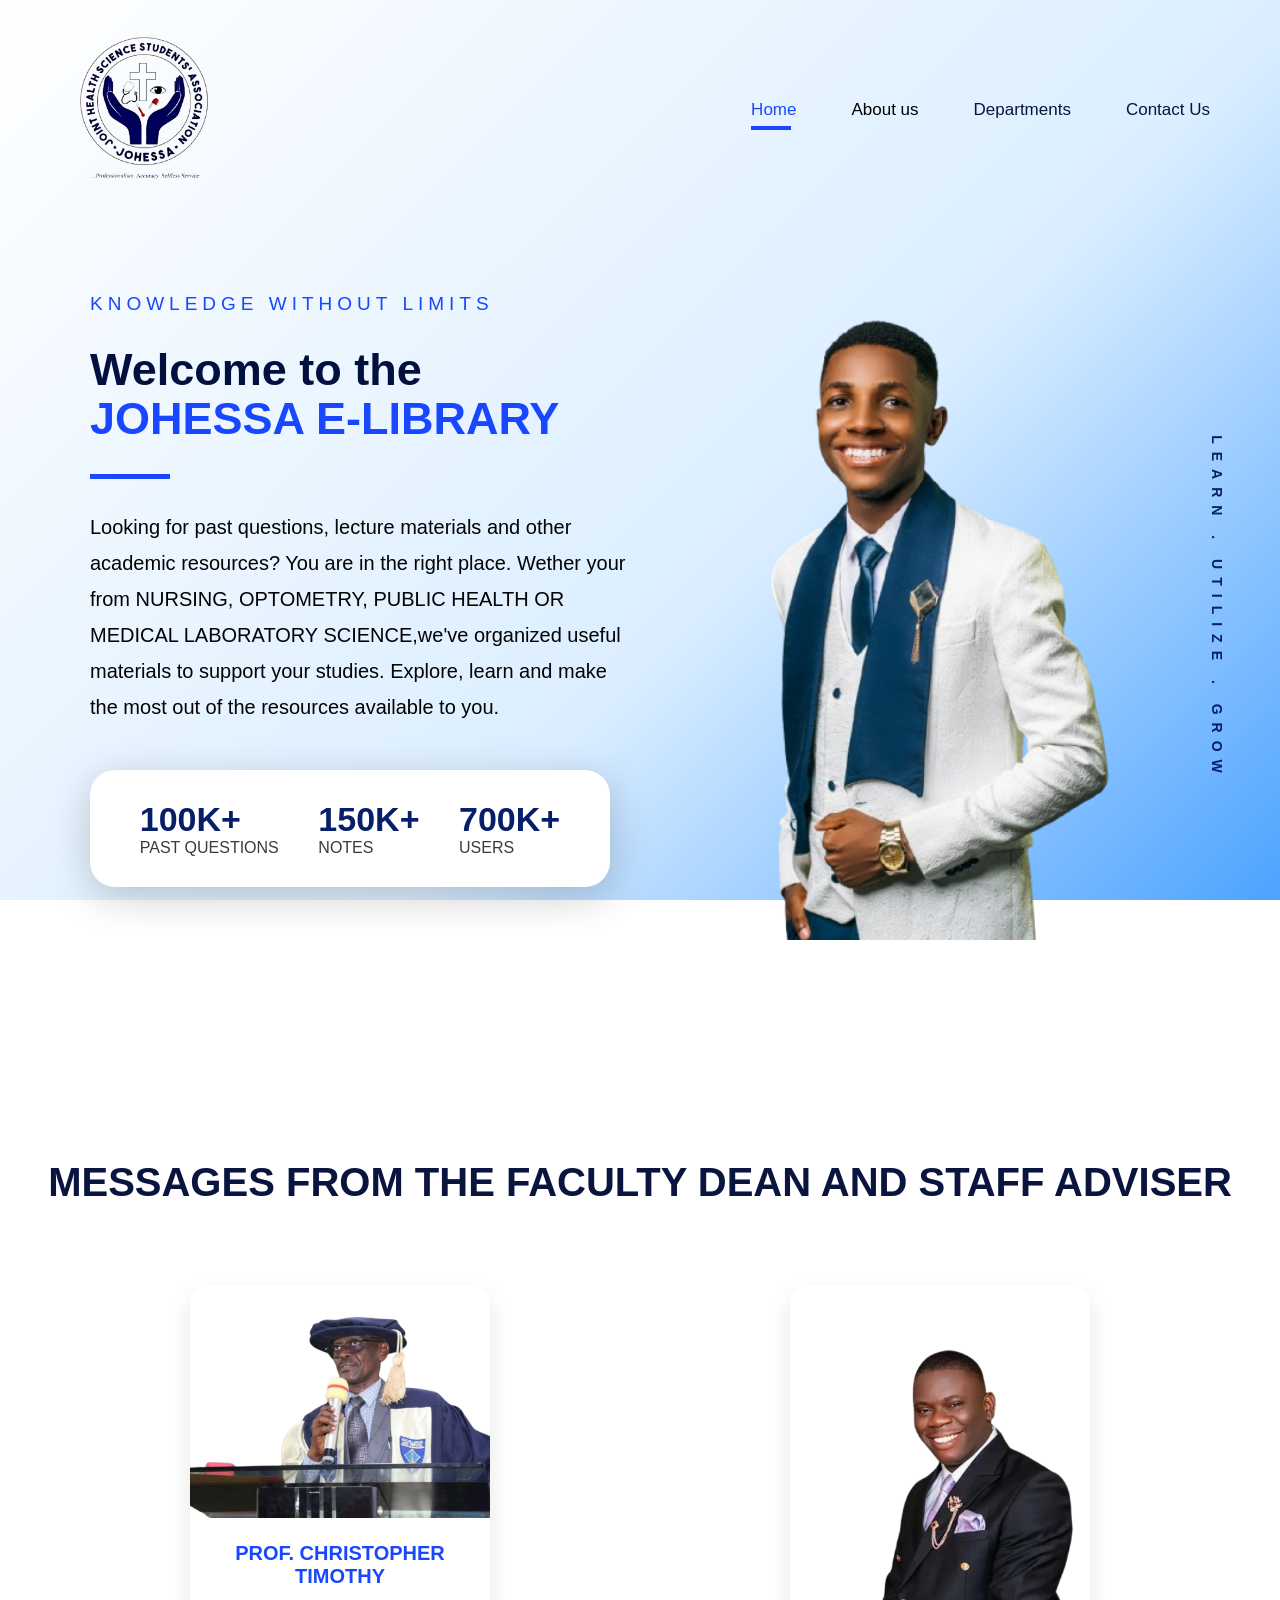
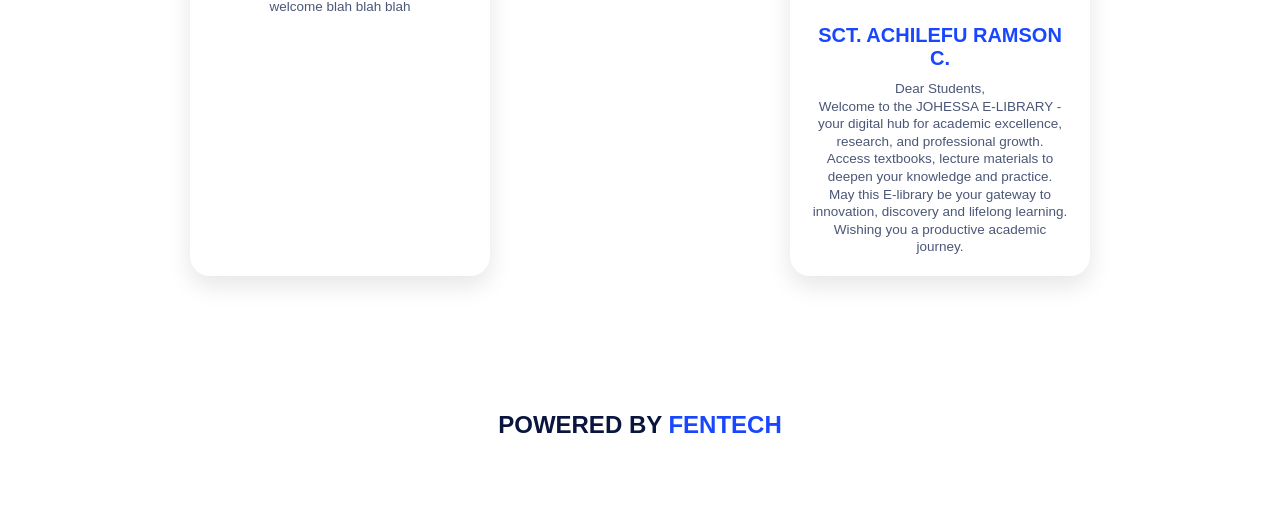
==== index.html @ c320e723 "first commit" ====
<!DOCTYPE html>
<html lang="en">

<head>
    <meta charset="UTF-8">
    <meta name="viewport" content="width=device-width, initial-scale=1.0">
    <title>JOHESSA E-Library</title>
    <link href="https://fonts.googleapis.com/css2?family=poppins:wght@300;400;500;600;700;800&display=swap"
        rel="stylesheet">
    <link rel="stylesheet" href="https://cdnjs.cloudflare.com/ajax/libs/font-awesome/6.6.0/css/all.min.css"
        crossorigin="anonymous" referrerpolicy="no-referrer">
    <link rel="stylesheet" href="JOHESSA.css">
</head>

<body>

    <div class="hero">



        <nav class="navbar">
            <div class="logo">
                <img src="images/johessa-removebg-preview.png" alt="">
            </div>
            <div class="menu-toggle" id="menu-toggle">
                <i class="fas fa-bars"></i>
            </div>

            <div>
                <ul class="nav-links">
                    <li class="active">Home</li>
                    <li><a href="ABOUT US.html">About us</a></li>
                    <li class="dropdown">
                        <a href="#">Departments</a>

                        <ul class="dropdown-menu">
                            <li class="course-item">
                                <a href="#">OPTOMETRY ▶</a>

                                <ul class="level-menu">
                                    <li><a href="general 100lvl.html">100 LVL</a></li>
                                    <li><a href="opt 200 lvl.html">200 LVL</a></li>
                                    <li><a href="opt 300 lvl.html">300 LVL</a></li>
                                    <li><a href="opt 400 lvl.html">400 LVL</a></li>
                                    <li><a href="opt 500 lvl.html">500 LVL</a></li>
                                    <li><a href="opt 600 lvl.html">600 LVL</a></li>
                                </ul>
                            </li>

                            <li class="course-item">
                                <a href="#">NURSING ▶</a>

                                <ul class="level-menu">
                                    <li><a href="general 100lvl.html">100 LVL</a></li>
                                    <li><a href="nursing 200 lvl.html">200 LVL</a></li>
                                    <li><a href="nursing 300 lvl.html">300 LVL</a></li>
                                    <li><a href="nursing 400 lvl.html">400 LVL</a></li>
                                    <li><a href="nursing 500 lvl.html">500 LVL</a></li>
                                </ul>
                            </li>

                            <li class="course-item">
                                <a href="#">PUBLIC HEALTH ▶</a>

                                <ul class="level-menu">
                                    <li><a href="general 100lvl.html">100 LVL</a></li>
                                    <li><a href="pub health 200 lvl.html">200 LVL</a></li>
                                    <li><a href="pub health 300 lvl.html">300 LVL</a></li>
                                    <li><a href="pub health 400 lvl.html">400 LVL</a></li>
                                </ul>
                            </li>
                            <li><a href="https://medicallaboratoryscience.vercel.app/" target="_blank"
                                    rel="noopner noreferrer">MED. LAB. ▶</a></li>
                        </ul>
                    </li>
                    <li class="contact">
                        <a href="#" id="contact-btn">Contact Us</a>
                        <ul class="contact-menu">
                            <li><a href="#">📞 Phone: 09037460207</a></li>
                            <li><a href="#">✉️ Email: absujohessa@gmail.com</a></li>
                            <li><a href="https://www.tiktok.com/@johessa.info.hub?_r=1&_t=ZS-97MoIOwzLV6"
                                    target="_blank" rel="noopner noreferrer">🎵 Tiktok: @johessa.info.hub</a></li>

                        </ul>
                    </li>
                </ul>
            </div>

        </nav>

        <!--Hero content-->
        <section class="content">
            <div class="left">
                <p class="tagline">
                    KNOWLEDGE WITHOUT LIMITS
                </p>

                <H1>
                    Welcome to the
                    <br>
                    <span>JOHESSA E-LIBRARY</span>
                </H1>
                <div class="line"></div>
                <p class="description">
                    Looking for past questions, lecture materials and other academic resources? You are in the right
                    place.
                    Wether your from NURSING, OPTOMETRY, PUBLIC HEALTH OR MEDICAL LABORATORY SCIENCE,we've organized
                    useful
                    materials to support your studies.
                    Explore, learn and make the most out of the resources available to you.
                </p>


                <!--Stats-->

                <div class="stats">

                    <div class="stat">
                        <h3>100K+</h3>
                        <p>PAST QUESTIONS</p>
                    </div>
                    <div class="stat">
                        <h3>150K+</h3>
                        <p>NOTES</p>
                    </div>
                    <div class="stat">
                        <h3>700K+</h3>
                        <p>USERS</p>
                    </div>
                </div>
            </div>

            <!--Right-->

            <div class="right">
                <div class="blue-arch">

                    <img src="LEO.png" alt="leo">

                </div>

                <div class="vertical-text">
                    <B>LEARN . UTILIZE . GROW</B>
                </div>

            </div>
        </section>
        <!--PROMINENT LECTURERS-->
        <section class="lecturers-section">
            <h2 class="section-title">
                MESSAGES FROM THE FACULTY DEAN AND STAFF ADVISER
            </h2>
            <!--DEAN -->
            <div class="lecturers">
                <div class="lecturer-card">
                    <div class="lecturer-image">
                        <img src="DEAN.png" alt="dean">
                    </div>
                    <div class="lecturer-text">
                        <h3> PROF. CHRISTOPHER TIMOTHY</h3>
                        <p>welcome blah blah blah</p>
                    </div>
                </div>

                <!--STAFF ADVISER-->
                <div class="lecturer-card">
                    <div class="lecturer-image">
                        <img src="images\SIR RAMSON.png" alt="staff adviser">
                    </div>
                    <div class="lecturer-text">
                        <h3> SCT. ACHILEFU RAMSON C.</h3>
                        <p>Dear Students,</p>
                        <p>Welcome to the JOHESSA E-LIBRARY - your digital hub for academic excellence, research, and
                            professional growth.</p>
                        <p>Access textbooks, lecture materials to deepen your knowledge and practice.</p>
                        <p>May this E-library be your gateway to innovation, discovery and lifelong learning.</p>
                        <p>Wishing you a productive academic journey.</p>
                    </div>
                </div>
            </div>
        </section>

        <!--POWERED BY SECTION-->
        <section class="powered-section">
            <div class="powered-box">
                POWERED BY <span>FENTECH</span>
            </div>
        </section>

        <script src="JOHESSA.js"></script>
</body>

</html>
---- JOHESSA.css ----
@import url('https://fonts.googleapis.com/css2?family=Inter:ital,opsz,wght@0,14..32,100..900;1,14..32,100..900&family=Pliant:ital,wght@0,100..900;1,100..900&display=swap');
*{
    margin:0;
    padding:0;
    box-sizing:border-box;
    font-family: "Pliant", sans-serif;
}

body{
    background: linear-gradient(135deg, #ffffff 0%, #dbeeff 60%, #4da3ff 100%);
    background-repeat: no-repeat;
    background-size: cover;
    background-position: center center;
    background-attachment: fixed;
    overflow-x:hidden;
}

.hero{
    width:100%;
    min-height:100vh;
    position:relative;
   
}
/* navbar */
nav{
    display: flex;
    justify-content: space-between;
    align-items: center;
    padding: 35px 70px;
   
}

.logo img{
   width: 150px;
}
.menu-toggle{
    display: none;
}

.nav-links{
    display: flex;
    list-style: none;
    gap: 55px;
}

ul {
    list-style: none;
    display: flex;
    gap: 16px;
}
ul li{
    cursor: pointer;
    font-size: 17px;
    font-weight: 500;
    color: #09153e;
}
ul li a{
    text-decoration: none;
    color: black;
}
.nav-links .active{
    color: #1847ff;
    position: relative;
}
.nav-links .active::after{
    content: '';
    position: absolute;
    width: 40px;
    height: 4px;
    background: #1847ff;
    left: 0;
    bottom: -10px;
}
.nav-right{
    display: flex;
    align-items: center;
    gap: 20px;
}
.dropdown{
    position: relative;
}
.dropdown a{
    text-decoration: none;
    color: #09153e;
    font-weight: 500;
}
.dropdown-menu.show{
    display: flex;
}
.dropdown-menu{
    position: absolute;
    top: 45px;
    right: 40px;
    width: 220px;
    background: white;
    border-radius: 12px;
    box-shadow: 0 10px 30px rgba(0,0,0,0.12);
    list-style: none;
    padding: 10px 0;
    flex-direction: column;

    opacity: 0;
    visibility: hidden;
    transform: translateY(10px);

    transition: 0.3;
    z-index: 1000;
}
.dropdown li{
    width: 100%;
}
.dropdown-menu li a{
    display: block;
    padding: 12px 20px;
    color: #09153e;
    text-decoration: none;
    transition: 0.3s;
}
.dropdown-menu li a:hover{
    background: #1847ff;
    color: white;
}
.dropdown:hover .dropdown-menu{
    opacity: 1;
    visibility: visible;
    transform: translateY(0);
}

.course-item{
    position: relative;
}

.level-menu{
    position: absolute;
    left: 240px;
    top: 0;

    width: 200px;
    background: white;
    border-radius: 10px;
    box-shadow: 0 10px 30px rgba(0,0,0,0.15);

    list-style: none;
    padding: 10px 0;

    display: flex;
    flex-direction: column;

    opacity: 0;
    visibility: hidden;
    transform: translateX(10px);

    transition: all 0.3s ease;
    z-index: 1001;
}

.course-item:hover .level-menu{
    opacity: 1;
    visibility: visible;
    transform: translateX(0);
}

.level-menu li{
    width: 100%;
}

.level-menu li a{
    display: block;
    padding: 12px 20px;
    text-decoration: none;
    color: #09153e;
}

.level-menu li a:hover{
    background: #1847ff;
    color: white;
}
.contact{
    position: relative;
}
.contact a{
    text-decoration: none;
    color: #09153e;
    font-weight: 500;
}
.contact-menu.show{
    display: flex;
}
.contact-menu{
    position: absolute;
    top: 45px;
    right: 8px;
    width: 300px;
    background: white;
    border-radius: 12px;
    box-shadow: 0 10px 30px rgba(0,0,0,0.12);
    list-style: none;
    padding: 10px 0;
    flex-direction: column;

    opacity: 0;
    visibility: hidden;
    transform: translateY(10px);

    transition: 0.3;
    z-index: 1000;
}
.contact li{
    width: 100%;
}
.contact-menu li a{
    display: block;
    padding: 12px 50px;
    color: #09153e;
    text-decoration: none;
    transition: 0.3s;
}
.contact-menu li a:hover{
    background: #1847ff;
    color: white;
}
.contact:hover .contact-menu{
    opacity: 1;
    visibility: visible;
    transform: translateY(0);
}
/* content */
.content{
    display: flex;
    justify-content: space-between;
    align-items: center;
    padding: 20px 90px;
}
.left{
    width: 50%;
}
.tagline{
    letter-spacing: 5px;
    color: #1847ff;
    font-size: 19px;
    margin-bottom: 30px;
}
.left h1{
    font-size: 45px;
    line-height: 1.1;
    font-weight: 800;
    color: #02103f;
}
.left h1 span{
    color: #1847ff;
}
.line{
    width: 80px;
    height: 5px;
    background: #1847ff;
    margin: 30px 0;
}
.description{
    max-width: 550px;
    font-size: 20px;
    line-height: 1.8;
    color: #030303;
}
/* stats*/
.stats{
    margin-top: 45px;
    display: flex;
    background: white;
    padding: 30px;
    width: 520px;
    border-radius: 25px;
    box-shadow: 0 10px 40px rgba(0,0,0,0.2);
    justify-content: space-around;
}
.stat h3{
    font-size: 34px;
    color: #071e68;
}
.stat p{
    color: #363b46;
}

.right{
    position: relative;
    width: 50%;
    display: flex;
    justify-content: center;
    align-items: center;
}
.blue-arch{
    width: 520px;
    height: 700px;
    border-radius: 260px 260px 0 0;
    position: relative;
    overflow: hidden;
}
.blue-arch img{
    position: absolute;
    bottom: 0;
    left: 50%;
    transform: translateX(-50%);
    height: 95%;
    object-fit: contain;
}
.vertical-text{
    position: absolute;
    right: -200px;
    top: 360px;
    transform: rotate(90deg);
    letter-spacing: 8px;
    color: #071e68;
    font-size: 14px;
}
.blue-circle{
    position: absolute;
    width: 400px;
    height: 400px;
    background-color: #0f2bb8;
    border-radius: 50%;
    bottom: -140px;
    right: -100px;
    z-index: -1;
}
/* lecturer section*/
.lecturers-section{
    width: 100%;
    display: flex;
    flex-direction: row;
    justify-content: center;
    gap: 30px;
    padding: 50px 20px;
    flex-wrap: wrap;
}
.lecturers{
    display: flex;
    justify-content: center;
    gap: 300px;
}
.section-title{
    text-align: center;
    font-size: 40px;
    color: #09153e;
    margin-bottom: 50px;
    padding-top: 150px;
}
.lecturer-card{
   width: 300px;
   background: #fff;
   border-radius: 20px;
   overflow: hidden;
   box-shadow: 0 10px 25px rgba(0,0,0,0.1);
   transition: 0.3s ease;
}
.lecturer-card:hover{
    transform: translateY(-8px);
}
.lecturer-image{
    width: 100%;
    min-width: 350px;
}
.lecturer-image img{
    width: 100%;
    height: 100%;
    object-fit: cover;
}
.lecturer-text{
    padding: 20px;
    text-align: center;
}
.lecturer-text h3{
    font-size: 20px;
    color: #1847ff;
    margin-bottom: 10px;
}
.lecturer-text p{
    font-size: 13.5px;
    line-height: 1.3;
    color: #4b5777;
}
.powered-section{
    display: flex;
    justify-content: center;
    margin: 70px 0;
}
.powered-box{
    padding: 15px 40px;
    border-radius: 15px;
    font-size: 24px;
    font-weight: 600;
    color: #09153e;
}
.powered-box span{
    color: #1847ff;
    font-weight: 700;
}
#contactBtn{
    background: none;
    border: none;
    font-size: 17px;
    font-weight: 500;
    color: #09153e;
    cursor: pointer;
}
#contactBtn:hover{
    color: #1847ff;
}
.popup{
    position: fixed;
    top: 0;
    left: 0;
    width: 100%;
    height: 100%;
    display: none;
    justify-content: center;
    align-items: center;
    background: rgba(0,0,0,0.4);
}
.popup-content{
    background: white;
    padding: 20px 30px;
    border-radius: 10px;
    text-align: center;
    box-shadow: 0 10px 30px rgba(0,0,0,0.2);
}

/* ==========================
   TABLETS (iPad)
========================== */
@media screen and (max-width: 1024px){

    nav{
        padding: 25px 40px;
    }

    .nav-links{
        gap: 25px;
    }

    .content{
        flex-direction: column;
        text-align: center;
        padding: 30px;
    }

    .left,
    .right{
        width: 100%;
    }

    .left{
        margin-bottom: 50px;
    }

    .description{
        max-width: 100%;
        font-size: 18px;
    }

    .line{
        margin: 25px auto;
    }

    .stats{
        width: 100%;
        max-width: 600px;
        margin: 40px auto;
    }

    .blue-arch{
        width: 400px;
        height: 550px;
    }

    .vertical-text{
        display: none;
    }

    .section-title{
        font-size: 30px;
        padding-top: 80px;
    }

    .lecturers{
        gap: 40px;
        flex-wrap: wrap;
    }

    .lecturer-card{
        width: 320px;
    }
}


/* ==========================
   PHONES
========================== */
@media screen and (max-width: 768px){

   nav{
        padding: 15px 20px;
        position: relative;
    }

    .logo img{
        width: 130px;
    }

     .menu-toggle{
        display: block;
        font-size: 30px;
        cursor: pointer;
        color: #09153e;
        margin-left: auto;
        margin-right: 20px;
    }

     .nav-links{
    position: absolute;
    top: 100px;   
    right: 20px;
    width: 230px;

    background: white;
    border-radius: 15px;
    box-shadow: 0 10px 30px rgba(0,0,0,0.15);

    display: none;
    flex-direction: column;
    z-index: 999;
}
.nav-links .dropdown-menu{
    position: relative;   /* override absolute for mobile */
    top: 0;
    left: 0;
    right: auto;

    width: 100%;
    box-shadow: none;
    border-radius: 0;
    background: #f9f9f9;

    display: none;
    opacity: 1;
    visibility: visible;
    transform: none;
}
.dropdown.active .dropdown-menu{
    display: flex;
}
    .nav-links.active{
         display: flex !important;
    }
    .nav-links .active::after{
    display: none;
}
      .nav-links li{
        width: 100%;
        padding: 15px 20px;
        border-bottom: 1px solid #eee;
    }

    .nav-links li:last-child{
        border-bottom: none;
    }

    .content{
        flex-direction: column;
        padding: 20px;
    }
    .contact-menu{
        width: 320px;
        top: 50px; 
    }

    .contact-menu li a{
        font-size: 16px !important;
        font-weight: 600;
        padding: 18px 20px;
        line-height: 1.5;
    }

    .left,
    .right{
        width: 100%;
        text-align: center;
    }

    .tagline{
        font-size: 15px;
        letter-spacing: 2px;
    }

    .left h1{
        font-size: 32px;
    }
    .left{
    margin-bottom: 10px;
}

     .description{
        font-size: 19px !important;
        line-height: 1.8;
    }
    .line{
        margin: 20px auto;
    }
    .stats{
        width: 100%;
        flex-direction: column;
           margin-bottom: 10px;
        gap: 20px;
        text-align: center;
        padding: 20px;
    }
    .stat p{
        font-size: 18px !important;
    }

    .blue-arch{
        width: 280px;
        height: 400px;
    }

    .vertical-text{
    display: block;
    position: absolute;
    right: -120px;
    top: 200px;
    transform: rotate(90deg);
    letter-spacing: 5px;
    color: #071e68;
    font-size: 15px;
    font-weight: 700;
}

  .section-title{
    text-align: center;
    font-size: 40px;
    color: #09153e;
    margin-bottom: 10px; 
    padding-top: 1px;   
}

    .lecturers{
        flex-direction: column;
        align-items: center;
        gap: 30px;
    }
      .lecturer-text p{
        font-size: 15px !important;
        line-height: 1.8;
        color: #030303;
    }


    .lecturer-card{
        width: 90%;
        max-width: 350px;
    }

    .lecturer-image{
        min-width: 100%;
    }

    .powered-box{
        font-size: 18px;
        text-align: center;
        padding: 12px 20px;
    }

  .dropdown-menu{
    display: flex;
    flex-direction: column;
    margin-top: 10px;  
}

.level-menu{
    position: relative;
    left: 0;
    top: 0;

    width: 100%;
    box-shadow: none;
    background: #eaf2ff;

    display: none;
    opacity: 1;
    visibility: visible;
    transform: none;
}

.course-item.active .level-menu{
    display: flex;
}

.level-menu li a{
    display: block;
    padding: 12px 15px;
    font-size: 14px;
}
    .contact-menu{
        width: 250px;
        right: 0;
    }

    .contact-menu li a{
        padding: 12px 15px;
        font-size: 14px;
    }
}


/* ==========================
   VERY SMALL PHONES
========================== */
@media screen and (max-width: 480px){

    .left h1{
        font-size: 26px;
    }

    .description{
        font-size: 14px;
    }

    .tagline{
        font-size: 13px;
    }

    .blue-arch{
        width: 240px;
        height: 340px;
    }

    .stat h3{
        font-size: 24px;
    }

    .stat p{
        font-size: 12px;
    }

    .section-title{
        font-size: 18px;
    }

    .lecturer-text h3{
        font-size: 16px;
    }

    .lecturer-text p{
        font-size: 12px;
    }
}
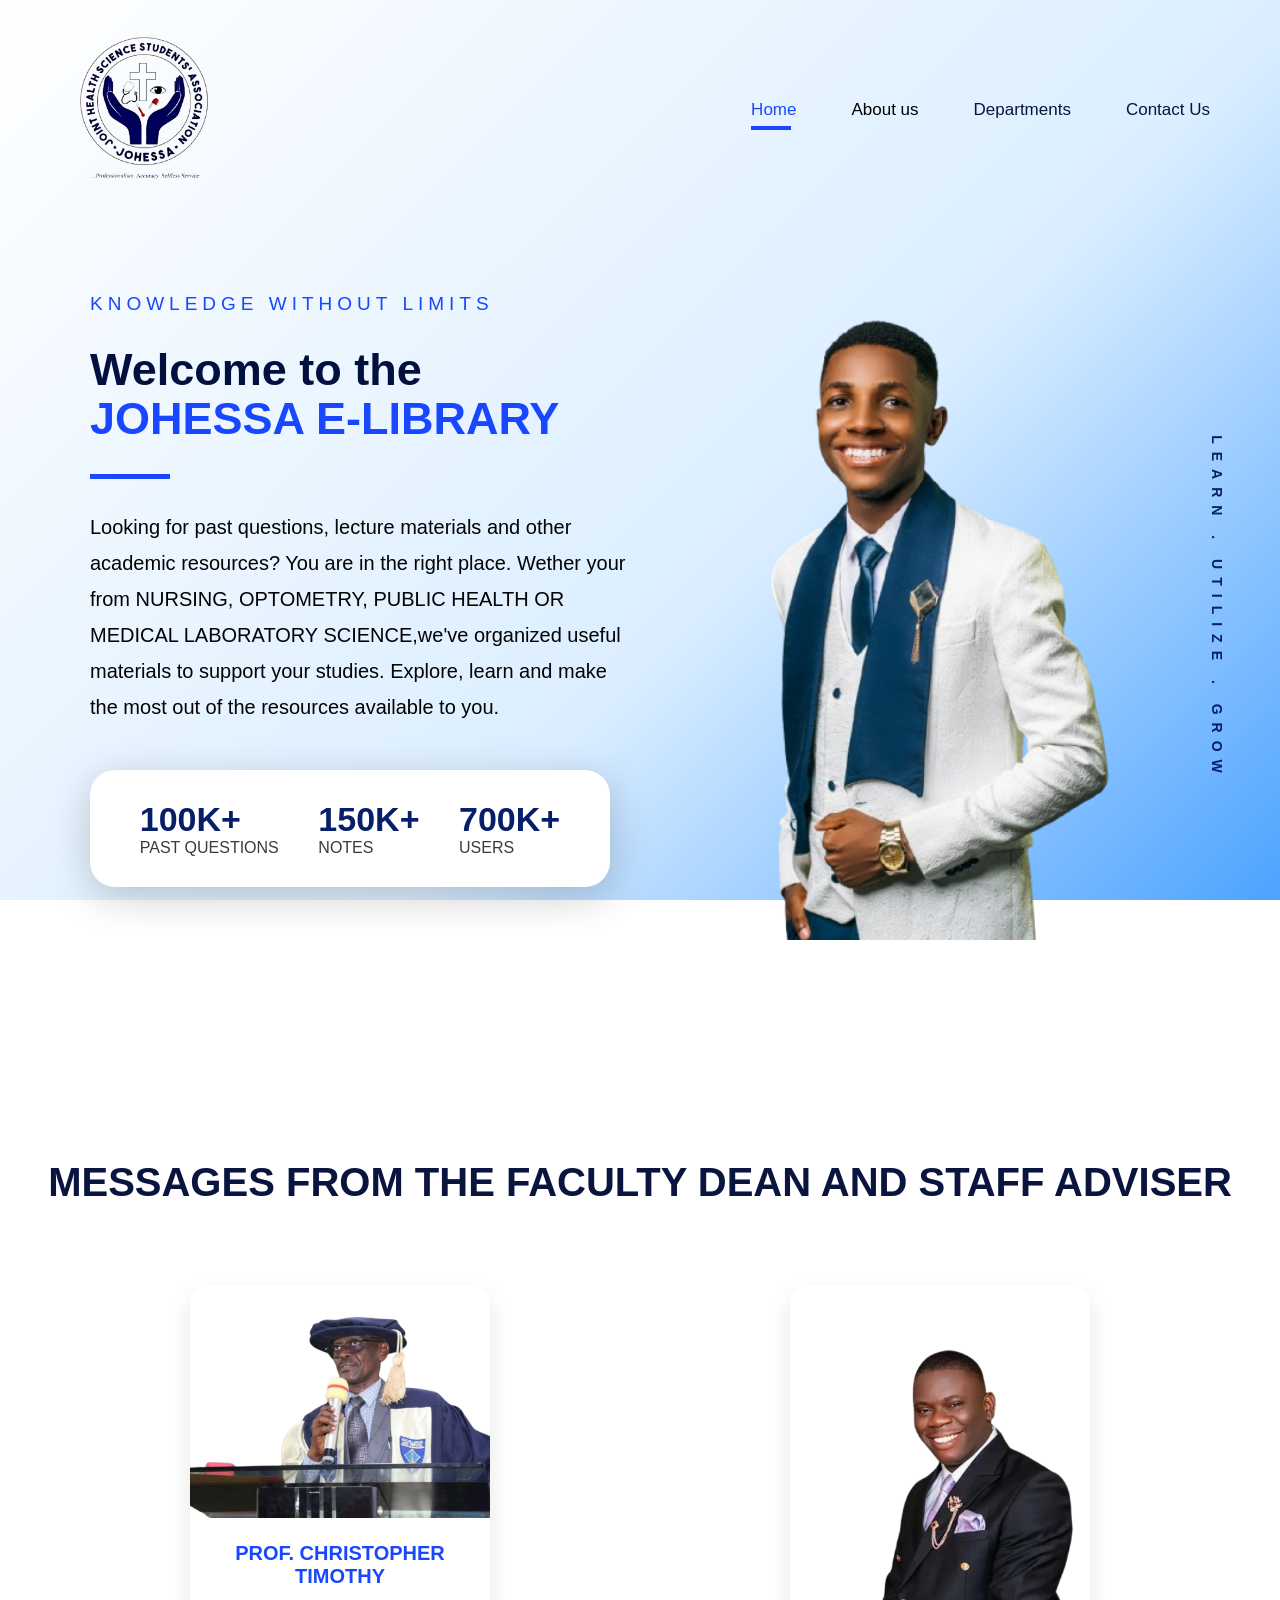
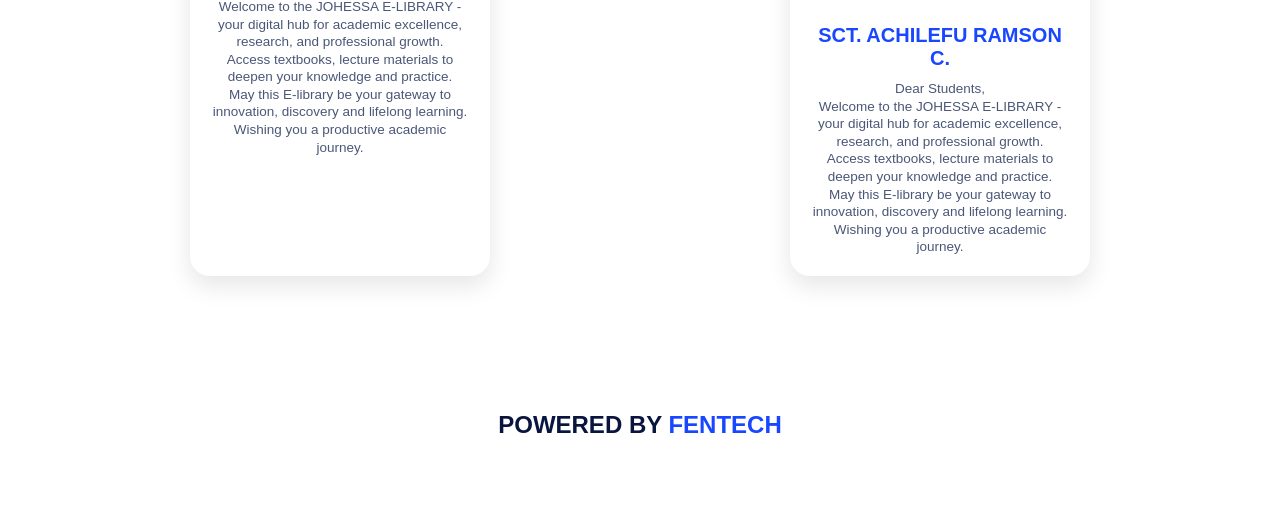
==== commit 2302a8e8: "nested dropdown menu" ====
--- a/index.html
+++ b/index.html
@@ -34,6 +34,8 @@
                         <a href="#">Departments</a>
 
                         <ul class="dropdown-menu">
+
+                            <!-- OPTOMETRY -->
                             <li class="course-item">
                                 <a href="#">OPTOMETRY ▶</a>
 
@@ -47,6 +49,7 @@
                                 </ul>
                             </li>
 
+                            <!-- NURSING -->
                             <li class="course-item">
                                 <a href="#">NURSING ▶</a>
 
@@ -59,6 +62,7 @@
                                 </ul>
                             </li>
 
+                            <!-- PUBLIC HEALTH -->
                             <li class="course-item">
                                 <a href="#">PUBLIC HEALTH ▶</a>
 
@@ -69,21 +73,67 @@
                                     <li><a href="pub health 400 lvl.html">400 LVL</a></li>
                                 </ul>
                             </li>
-                            <li><a href="https://medicallaboratoryscience.vercel.app/" target="_blank"
-                                    rel="noopner noreferrer">MED. LAB. ▶</a></li>
+
+                            <!-- MED LAB -->
+                            <li class="course-item">
+                                <a href="#">MEDICAL LAB ▶</a>
+
+                                <ul class="level-menu">
+                                    <li><a href="https://medicallaboratoryscience.vercel.app/" target="_blank">100
+                                            LVL</a></li>
+                                    <li><a href="https://medicallaboratoryscience.vercel.app/" target="_blank">200
+                                            LVL</a></li>
+                                    <li><a href="https://medicallaboratoryscience.vercel.app/" target="_blank">300
+                                            LVL</a></li>
+                                    <li><a href="https://medicallaboratoryscience.vercel.app/" target="_blank">400
+                                            LVL</a></li>
+                                            <li><a href="https://medicallaboratoryscience.vercel.app/" target="_blank">500
+                                            LVL</a></li>
+                                </ul>
+                            </li>
+
                         </ul>
                     </li>
                     <li class="contact">
-                        <a href="#" id="contact-btn">Contact Us</a>
+                        <a href="#">Contact Us</a>
+
                         <ul class="contact-menu">
-                            <li><a href="#">📞 Phone: 09037460207</a></li>
-                            <li><a href="#">✉️ Email: absujohessa@gmail.com</a></li>
-                            <li><a href="https://www.tiktok.com/@johessa.info.hub?_r=1&_t=ZS-97MoIOwzLV6"
-                                    target="_blank" rel="noopner noreferrer">🎵 Tiktok: @johessa.info.hub</a></li>
+
+                            <li class="contact-item">
+                                <a href="#">📞 Phone</a>
+
+                                <ul class="contact-submenu">
+                                    <li><a href="tel:09037460207">09037460207</a></li>
+                                </ul>
+                            </li>
+
+                            <li class="contact-item">
+                                <a href="#">✉️ Email</a>
+
+                                <ul class="contact-submenu">
+                                    <li>
+                                        <a href="mailto:absujohessa@gmail.com">
+                                            absujohessa@gmail.com
+                                        </a>
+                                    </li>
+                                </ul>
+                            </li>
+
+                            <li class="contact-item">
+                                <a href="#">🎵 TikTok</a>
+
+                                <ul class="contact-submenu">
+                                    <li>
+                                        <a href="https://www.tiktok.com/@johessa.info.hub?_r=1&_t=ZS-97MoIOwzLV6"
+                                            target="_blank">
+                                            @johessa.info.hub
+                                        </a>
+                                    </li>
+                                </ul>
+                            </li>
 
                         </ul>
                     </li>
-                </ul>
             </div>
 
         </nav>
@@ -158,7 +208,11 @@
                     </div>
                     <div class="lecturer-text">
                         <h3> PROF. CHRISTOPHER TIMOTHY</h3>
-                        <p>welcome blah blah blah</p>
+                        <p>Welcome to the JOHESSA E-LIBRARY - your digital hub for academic excellence, research, and
+                            professional growth.</p>
+                        <p>Access textbooks, lecture materials to deepen your knowledge and practice.</p>
+                        <p>May this E-library be your gateway to innovation, discovery and lifelong learning.</p>
+                        <p>Wishing you a productive academic journey.</p>
                     </div>
                 </div>
 
--- a/JOHESSA.css
+++ b/JOHESSA.css
@@ -129,31 +129,25 @@
 .course-item{
     position: relative;
 }
-
 .level-menu{
     position: absolute;
-    left: 240px;
+    left: 100%;
     top: 0;
 
-    width: 200px;
-    background: white;
+    min-width: 200px;
+
+    background: #fff;
     border-radius: 10px;
-    box-shadow: 0 10px 30px rgba(0,0,0,0.15);
-
-    list-style: none;
-    padding: 10px 0;
-
-    display: flex;
+    box-shadow: 0 10px 30px rgba(0,0,0,.15);
+
+    display: none;
     flex-direction: column;
-
-    opacity: 0;
-    visibility: hidden;
-    transform: translateX(10px);
-
-    transition: all 0.3s ease;
     z-index: 1001;
 }
 
+.course-item:hover > .level-menu{
+    display: flex;
+}
 .course-item:hover .level-menu{
     opacity: 1;
     visibility: visible;
@@ -223,6 +217,37 @@
     opacity: 1;
     visibility: visible;
     transform: translateY(0);
+}.contact-item{
+    position: relative;
+}
+
+.contact-submenu{
+    position: absolute;
+    left: 100%;
+    top: 0;
+
+    min-width: 250px;
+
+    background: #fff;
+    border-radius: 10px;
+    box-shadow: 0 10px 30px rgba(0,0,0,.15);
+
+    display: none;
+    flex-direction: column;
+    z-index: 1002;
+}
+
+.contact-item:hover .contact-submenu{
+    display: flex;
+}
+
+.contact-submenu li{
+    width: 100%;
+}
+
+.contact-submenu li a{
+    display: block;
+    padding: 12px 20px;
 }
 /* content */
 .content{
@@ -502,7 +527,7 @@
     }
 
     .logo img{
-        width: 130px;
+        width: 100px;
     }
 
      .menu-toggle{
@@ -575,9 +600,24 @@
     .contact-menu li a{
         font-size: 16px !important;
         font-weight: 600;
-        padding: 18px 20px;
+        padding: 18px 18px;
         line-height: 1.5;
     }
+    .contact-submenu{
+    position: relative;
+    left: 0;
+    top: 0;
+
+    width: 100%;
+    background: #eaf2ff;
+    box-shadow: none;
+
+    display: none;
+}
+
+.contact-item.active .contact-submenu{
+    display: flex;
+}
 
     .left,
     .right{
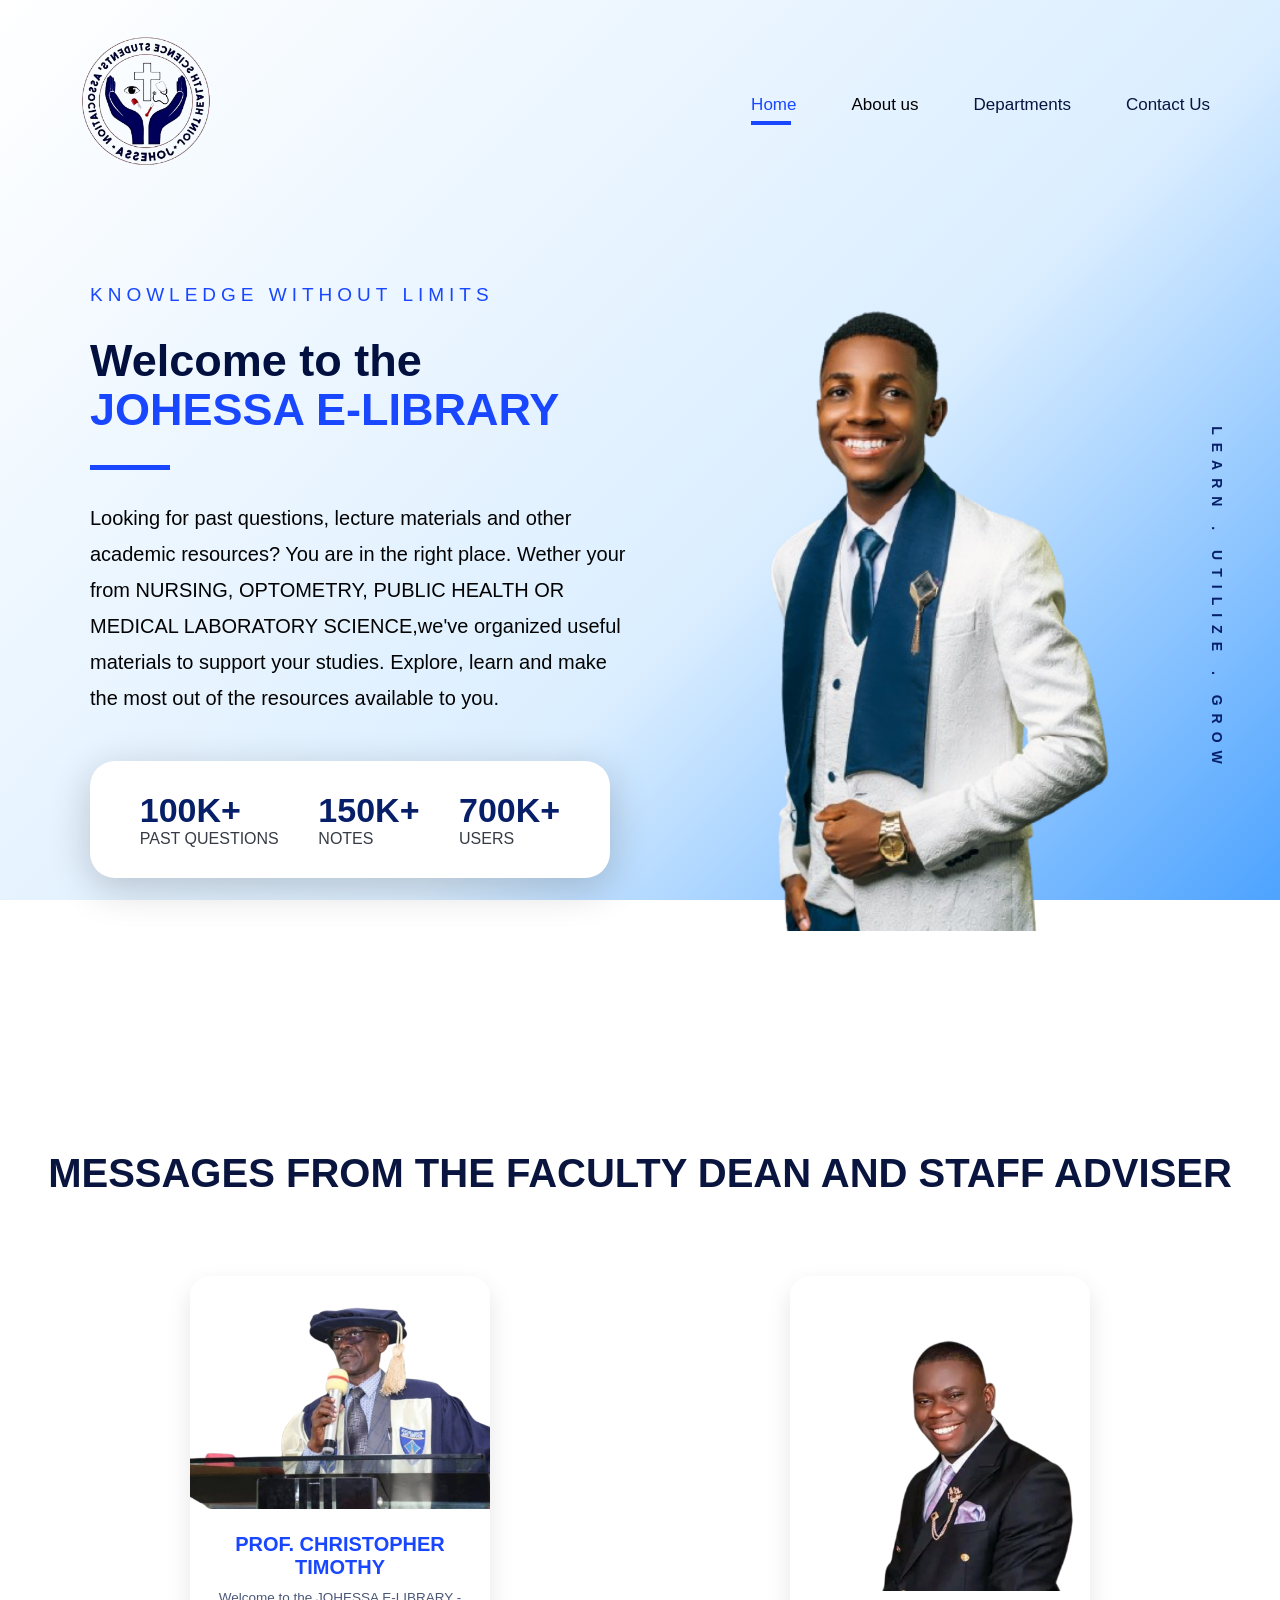
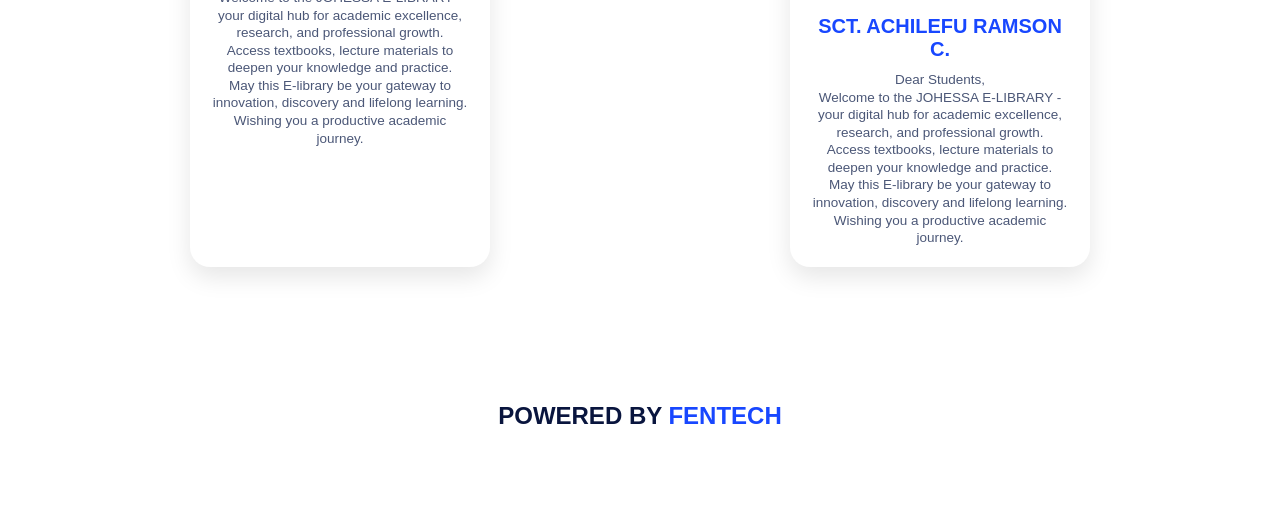
==== commit b2be2ed4: "gjhk" ====
--- a/index.html
+++ b/index.html
@@ -20,7 +20,7 @@
 
         <nav class="navbar">
             <div class="logo">
-                <img src="images/johessa-removebg-preview.png" alt="">
+                <img src="images/johessa.png" alt="">
             </div>
             <div class="menu-toggle" id="menu-toggle">
                 <i class="fas fa-bars"></i>
--- a/JOHESSA.css
+++ b/JOHESSA.css
@@ -527,7 +527,7 @@
     }
 
     .logo img{
-        width: 100px;
+        width: 80px;
     }
 
      .menu-toggle{
@@ -541,9 +541,9 @@
 
      .nav-links{
     position: absolute;
-    top: 100px;   
-    right: 20px;
-    width: 230px;
+    top: 110px;   
+    right: 5px;
+    width: 380px;
 
     background: white;
     border-radius: 15px;
@@ -554,7 +554,7 @@
     z-index: 999;
 }
 .nav-links .dropdown-menu{
-    position: relative;   /* override absolute for mobile */
+    position: relative;  
     top: 0;
     left: 0;
     right: auto;
@@ -593,9 +593,9 @@
         padding: 20px;
     }
     .contact-menu{
-        width: 320px;
-        top: 50px; 
-    }
+    width: 250px;
+    left: 50px;
+}
 
     .contact-menu li a{
         font-size: 16px !important;
@@ -619,22 +619,30 @@
     display: flex;
 }
 
-    .left,
+    .left
     .right{
         width: 100%;
         text-align: center;
     }
 
     .tagline{
-        font-size: 15px;
-        letter-spacing: 2px;
-    }
+    display: inline-block;
+    background: linear-gradient(135deg, #1847ff, #4da3ff);
+    color: white;
+    padding: 10px 15px;
+    border-radius: 25px;
+    margin-right: auto;
+}
+
 
     .left h1{
-        font-size: 32px;
-    }
-    .left{
-    margin-bottom: 10px;
+        font-size: 44px !important;
+        line-height: 1.2 !important;
+        font-weight: 800 !important;
+    }
+
+      .left{
+    text-align: left !important;
 }
 
      .description{
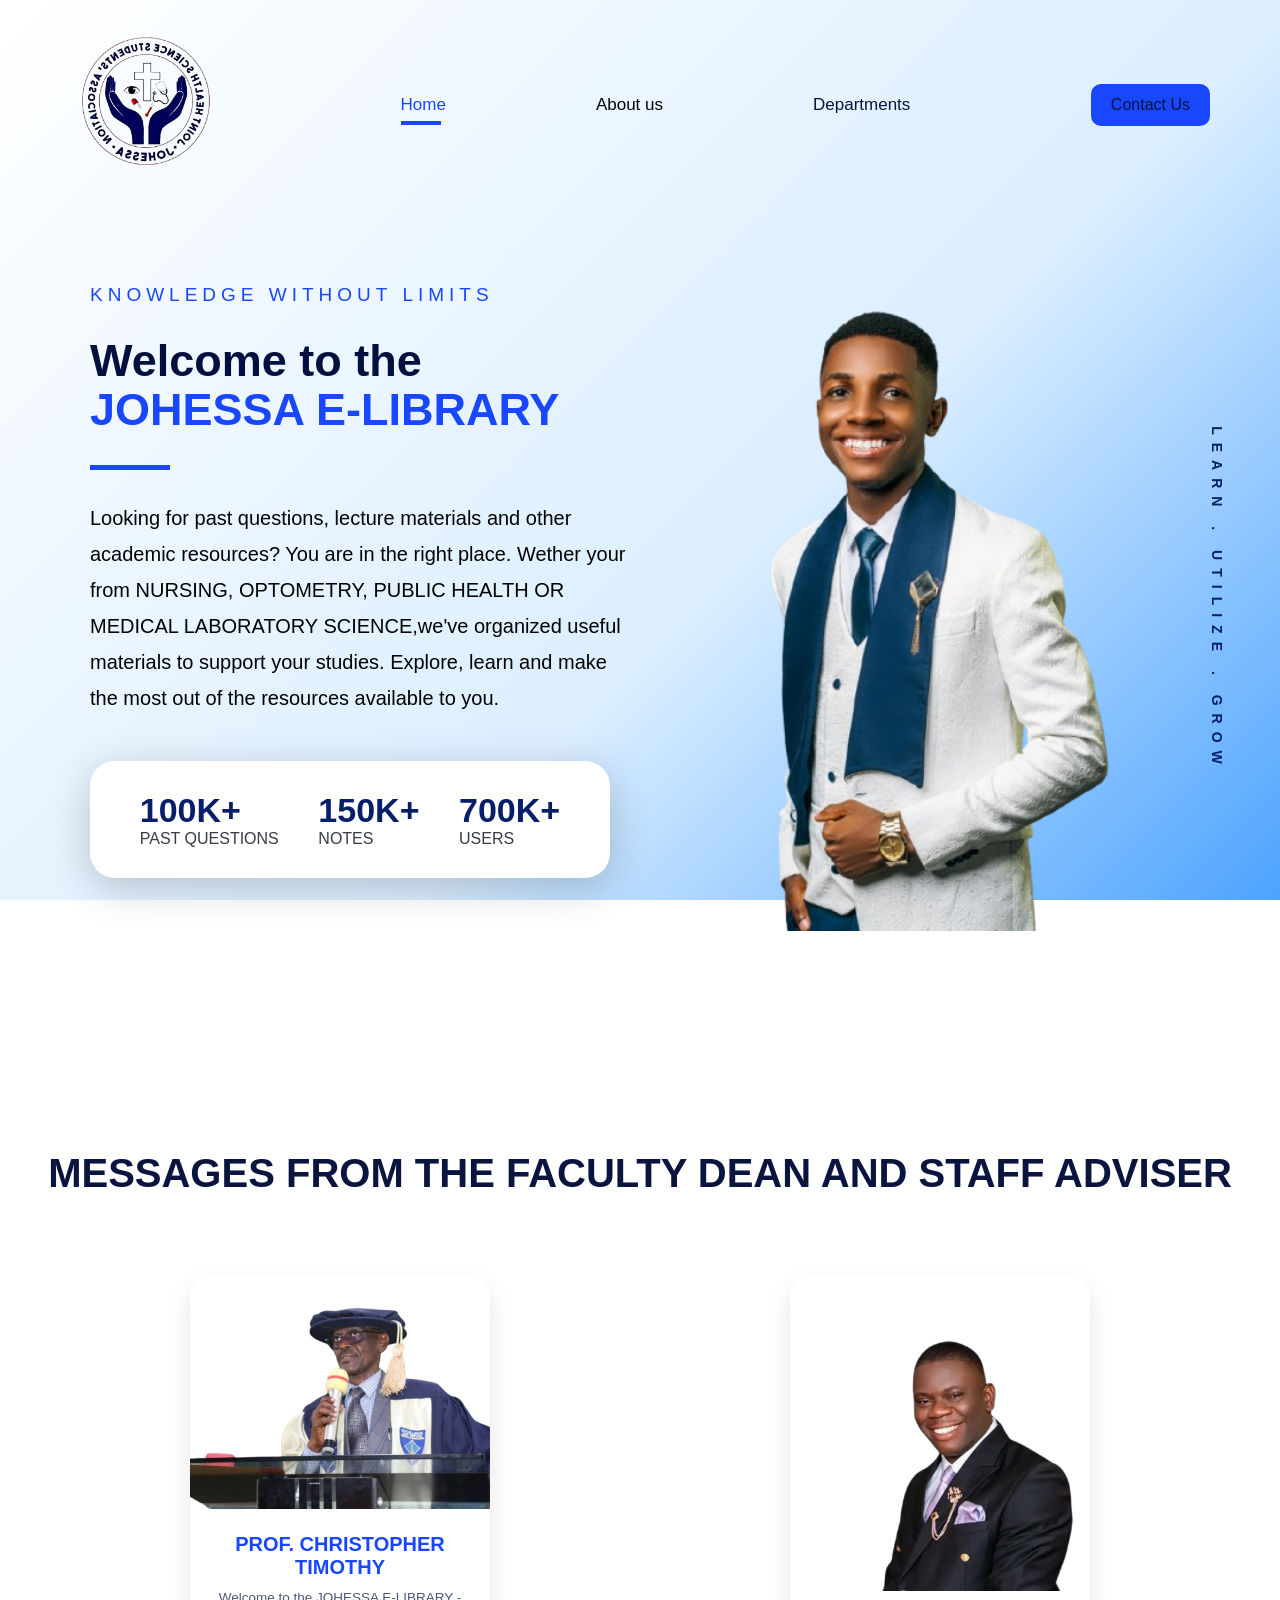
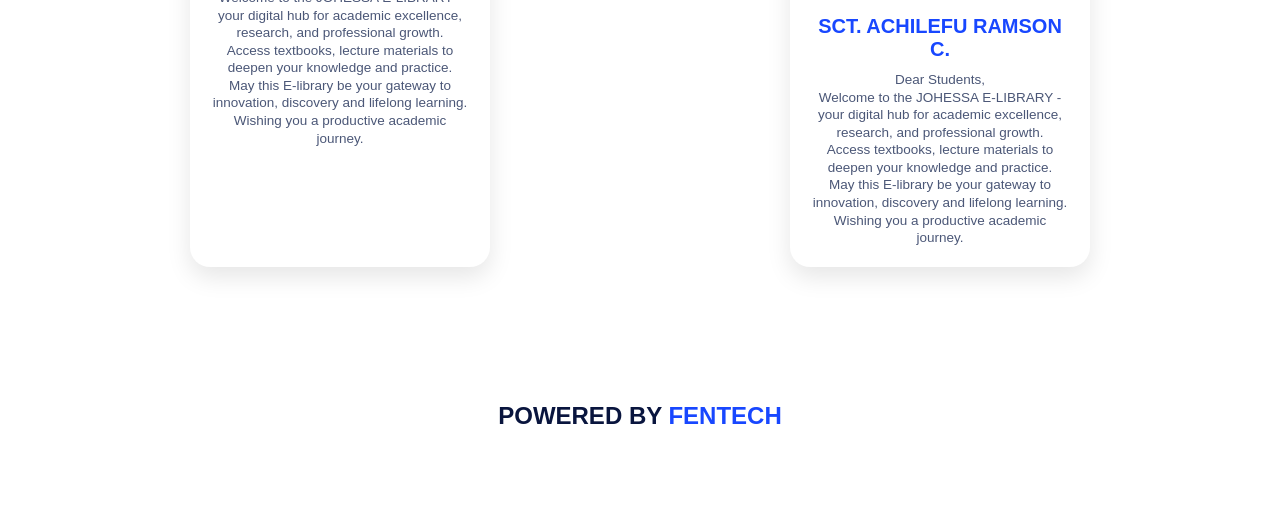
==== commit 8b28542a: "corrections" ====
--- a/index.html
+++ b/index.html
@@ -26,7 +26,7 @@
                 <i class="fas fa-bars"></i>
             </div>
 
-            <div>
+            <div class="nav-center">
                 <ul class="nav-links">
                     <li class="active">Home</li>
                     <li><a href="ABOUT US.html">About us</a></li>
@@ -87,53 +87,54 @@
                                             LVL</a></li>
                                     <li><a href="https://medicallaboratoryscience.vercel.app/" target="_blank">400
                                             LVL</a></li>
-                                            <li><a href="https://medicallaboratoryscience.vercel.app/" target="_blank">500
+                                    <li><a href="https://medicallaboratoryscience.vercel.app/" target="_blank">500
                                             LVL</a></li>
                                 </ul>
                             </li>
 
                         </ul>
-                    </li>
-                    <li class="contact">
-                        <a href="#">Contact Us</a>
-
-                        <ul class="contact-menu">
-
-                            <li class="contact-item">
-                                <a href="#">📞 Phone</a>
-
-                                <ul class="contact-submenu">
-                                    <li><a href="tel:09037460207">09037460207</a></li>
-                                </ul>
-                            </li>
-
-                            <li class="contact-item">
-                                <a href="#">✉️ Email</a>
-
-                                <ul class="contact-submenu">
-                                    <li>
-                                        <a href="mailto:absujohessa@gmail.com">
-                                            absujohessa@gmail.com
-                                        </a>
-                                    </li>
-                                </ul>
-                            </li>
-
-                            <li class="contact-item">
-                                <a href="#">🎵 TikTok</a>
-
-                                <ul class="contact-submenu">
-                                    <li>
-                                        <a href="https://www.tiktok.com/@johessa.info.hub?_r=1&_t=ZS-97MoIOwzLV6"
-                                            target="_blank">
-                                            @johessa.info.hub
-                                        </a>
-                                    </li>
-                                </ul>
-                            </li>
-
-                        </ul>
-                    </li>
+            </div>
+            <div class="nav-right">
+                <li class="contact">
+                    <a href="#" class="contact-box">Contact Us</a>
+
+                    <ul class="contact-menu">
+
+                        <li class="contact-item">
+                            <a href="#">📞 Phone</a>
+
+                            <ul class="contact-submenu">
+                                <li><a href="tel:09037460207">09037460207</a></li>
+                            </ul>
+                        </li>
+
+                        <li class="contact-item">
+                            <a href="#">✉️ Email</a>
+
+                            <ul class="contact-submenu">
+                                <li>
+                                    <a href="mailto:absujohessa@gmail.com">
+                                        absujohessa@gmail.com
+                                    </a>
+                                </li>
+                            </ul>
+                        </li>
+
+                        <li class="contact-item">
+                            <a href="#">🎵 TikTok</a>
+
+                            <ul class="contact-submenu">
+                                <li>
+                                    <a href="https://www.tiktok.com/@johessa.info.hub?_r=1&_t=ZS-97MoIOwzLV6"
+                                        target="_blank">
+                                        @johessa.info.hub
+                                    </a>
+                                </li>
+                            </ul>
+                        </li>
+
+                    </ul>
+                </li>
             </div>
 
         </nav>
--- a/JOHESSA.css
+++ b/JOHESSA.css
@@ -29,18 +29,78 @@
     padding: 35px 70px;
    
 }
+/* ===== DESKTOP NAV LAYOUT ===== */
+
+    nav.navbar{
+        display: grid;
+        grid-template-columns: auto 1fr auto;
+        align-items: center;
+        padding: 35px 70px;
+    }
+
+    /* CENTER MENU */
+    .nav-center{
+        display: flex;
+        justify-content: center;
+    }
+
+    .nav-links{
+    display: flex;
+    list-style: none;
+    gap: 150px;
+    align-items: center;
+    justify-content: center;
+}
+
+    /* RIGHT CONTACT BOX */
+    .nav-right{
+        display: flex;
+        justify-content: flex-end;
+    }
+.contact-box{
+    display: inline-flex;
+    align-items: center;
+    justify-content: center;
+
+    padding: 10px 18px;
+    border-radius: 10px;
+
+    background: #1847ff;
+    color: white;
+
+    font-weight: 600;
+    font-size: 16px;
+
+    text-decoration: none;
+
+    border: 2px solid #1847ff;
+
+    transition: 0.3s ease;
+}
+
+.contact-box:hover{
+    background: transparent;
+    color: #1847ff;
+}
+.contact,
+.contact li,
+.contact ul{
+    list-style: none !important;
+}
+
+.contact{
+    list-style-type: none;
+}
+    /* keep dropdown working */
+    .contact-menu{
+        right: 0;
+    }
 
 .logo img{
    width: 150px;
 }
 .menu-toggle{
     display: none;
-}
-
-.nav-links{
-    display: flex;
-    list-style: none;
-    gap: 55px;
 }
 
 ul {
@@ -169,45 +229,50 @@
     background: #1847ff;
     color: white;
 }
+.contact a{
+    text-decoration: none;
+    color: #09153e;
+    font-weight: 500;
+}
+.contact-menu.show{
+    display: flex;
+}
 .contact{
     position: relative;
-}
-.contact a{
-    text-decoration: none;
-    color: #09153e;
-    font-weight: 500;
-}
-.contact-menu.show{
-    display: flex;
-}
+    display: inline-block;
+}
+
 .contact-menu{
     position: absolute;
-    top: 45px;
-    right: 8px;
-    width: 300px;
+    top: calc(100% + 10px); /* 👈 forces it BELOW the button */
+    right: 0;               /* align with Contact button */
+    left: auto;
+
+    width: 280px;
+
     background: white;
     border-radius: 12px;
     box-shadow: 0 10px 30px rgba(0,0,0,0.12);
-    list-style: none;
-    padding: 10px 0;
+
+    display: flex;
     flex-direction: column;
 
     opacity: 0;
     visibility: hidden;
     transform: translateY(10px);
 
-    transition: 0.3;
-    z-index: 1000;
-}
-.contact li{
-    width: 100%;
-}
+    transition: 0.3s ease;
+
+    z-index: 3000;
+}
+.contact-menu li{
+    width: 100%;
+}
+
 .contact-menu li a{
     display: block;
-    padding: 12px 50px;
-    color: #09153e;
-    text-decoration: none;
-    transition: 0.3s;
+    padding: 12px 18px;
+    font-size: 14px;
 }
 .contact-menu li a:hover{
     background: #1847ff;
@@ -222,19 +287,19 @@
 }
 
 .contact-submenu{
-    position: absolute;
-    left: 100%;
+    position: relative;   /* 👈 stops overflow issues */
+    left: 0;
     top: 0;
 
-    min-width: 250px;
-
-    background: #fff;
-    border-radius: 10px;
-    box-shadow: 0 10px 30px rgba(0,0,0,.15);
+    width: 100%;
+
+    background: #eaf2ff;
+    border-radius: 8px;
 
     display: none;
     flex-direction: column;
-    z-index: 1002;
+
+    margin-top: 5px;
 }
 
 .contact-item:hover .contact-submenu{
@@ -248,6 +313,14 @@
 .contact-submenu li a{
     display: block;
     padding: 12px 20px;
+    color: #09153e;
+    text-decoration: none;
+    transition: 0.3s;
+}
+.contact-submenu li a:hover{
+    background: none;
+    color: #09153e;
+    cursor: default;
 }
 /* content */
 .content{
@@ -519,24 +592,117 @@
 /* ==========================
    PHONES
 ========================== */
-@media screen and (max-width: 768px){
+    @media screen and (max-width: 768px){
+    /* NAVBAR LAYOUT */
+nav.navbar{
+    display: flex !important;
+    align-items: center;
+    justify-content: space-between;
+    padding: 15px 15px;
+     position: relative !important;
+}
+
+.logo{
+    margin-left: 10px;
+}
+
+.logo img{
+    width: 95px;
+}
+
+/* CONTACT BUTTON */
+.nav-right{
+    display: flex;
+    align-items: center;
+    justify-content: center;
+
+    position: absolute;
+    left: 55%;
+    top: 45px;
+
+    transform: translateX(-50%);
+    z-index: 1000;
+}
+
+.contact-box{
+    display: inline-block;
+    padding: 8px 15px;
+    font-size: 15px;
+    white-space: nowrap;
+}
+
+/* HAMBURGER */
+.menu-toggle{
+    display: block;
+    font-size: 30px;
+    margin-left: auto;
+    margin-right: 20px;
+    z-index: 1001;
+}
+    /* BRING BACK HERO TEXT */
+    .content{
+        display: flex;
+        flex-direction: column;
+        padding: 20px;
+        margin-top: 20px;
+    }
+
+    .left{
+        width: 100%;
+        display: block !important;
+        text-align: left !important;
+    }
+
+    .tagline{
+        display: block !important;
+        visibility: visible !important;
+        opacity: 1 !important;
+
+        background: linear-gradient(135deg,#1847ff,#4da3ff);
+        color: white;
+        padding: 10px 15px;
+        border-radius: 25px;
+
+        font-size: 13px;
+        letter-spacing: 2px;
+        margin-bottom: 20px;
+        width: fit-content;
+    }
+
+    .left h1{
+        display: block !important;
+        font-size: 34px !important;
+        line-height: 1.2;
+        margin-bottom: 15px;
+    }
+
+    .description{
+        display: block !important;
+        visibility: visible !important;
+        opacity: 1 !important;
+
+        font-size: 15px !important;
+        line-height: 1.7;
+        margin-top: 15px;
+    }
+
+    
+    .contact{
+        width: auto;         
+    }
+
+    .contact-menu{
+        position: relative;   
+        width: 100%;
+        box-shadow: none;
+        border-radius: 0;
+        background: #f9f9f9;
+    }
+
 
    nav{
         padding: 15px 20px;
         position: relative;
-    }
-
-    .logo img{
-        width: 80px;
-    }
-
-     .menu-toggle{
-        display: block;
-        font-size: 30px;
-        cursor: pointer;
-        color: #09153e;
-        margin-left: auto;
-        margin-right: 20px;
     }
 
      .nav-links{
@@ -553,6 +719,7 @@
     flex-direction: column;
     z-index: 999;
 }
+
 .nav-links .dropdown-menu{
     position: relative;  
     top: 0;
@@ -579,22 +746,24 @@
     display: none;
 }
       .nav-links li{
-        width: 100%;
-        padding: 15px 20px;
-        border-bottom: 1px solid #eee;
-    }
+    width: 100%;
+    padding: 15px 20px 15px 40px;
+    border-bottom: 1px solid #eee;
+}
 
     .nav-links li:last-child{
         border-bottom: none;
     }
-
-    .content{
-        flex-direction: column;
-        padding: 20px;
-    }
-    .contact-menu{
-    width: 250px;
-    left: 50px;
+    .contact:hover .contact-menu{
+    opacity: 1;
+    visibility: visible;
+    transform: none;
+}
+.contact.active .contact-menu{
+    opacity: 1;
+    visibility: visible;
+    transform: translateY(0);
+    display: flex;
 }
 
     .contact-menu li a{
@@ -619,39 +788,13 @@
     display: flex;
 }
 
-    .left
-    .right{
-        width: 100%;
-        text-align: center;
-    }
-
-    .tagline{
-    display: inline-block;
-    background: linear-gradient(135deg, #1847ff, #4da3ff);
-    color: white;
-    padding: 10px 15px;
-    border-radius: 25px;
-    margin-right: auto;
-}
-
-
-    .left h1{
-        font-size: 44px !important;
-        line-height: 1.2 !important;
-        font-weight: 800 !important;
-    }
-
-      .left{
-    text-align: left !important;
-}
-
-     .description{
-        font-size: 19px !important;
-        line-height: 1.8;
-    }
+   .left,
+.right{
+    width: 100%;
+}
     .line{
-        margin: 20px auto;
-    }
+    display: none !important;
+}
     .stats{
         width: 100%;
         flex-direction: column;
@@ -746,15 +889,6 @@
     padding: 12px 15px;
     font-size: 14px;
 }
-    .contact-menu{
-        width: 250px;
-        right: 0;
-    }
-
-    .contact-menu li a{
-        padding: 12px 15px;
-        font-size: 14px;
-    }
 }
 
 
@@ -800,3 +934,21 @@
         font-size: 12px;
     }
 }
+/* iPhone 11 Pro Max */
+@media screen and (min-width: 414px) and (max-width: 414px){
+
+    .nav-links{
+        width: 400px !important;
+        right: 10px !important;
+    }
+
+}
+/* iphone pro max*/
+@media screen and (min-width: 428px) and (max-width: 428px){
+
+    .nav-links{
+        width: 420px !important;
+        right: 10px !important;
+    }
+
+}
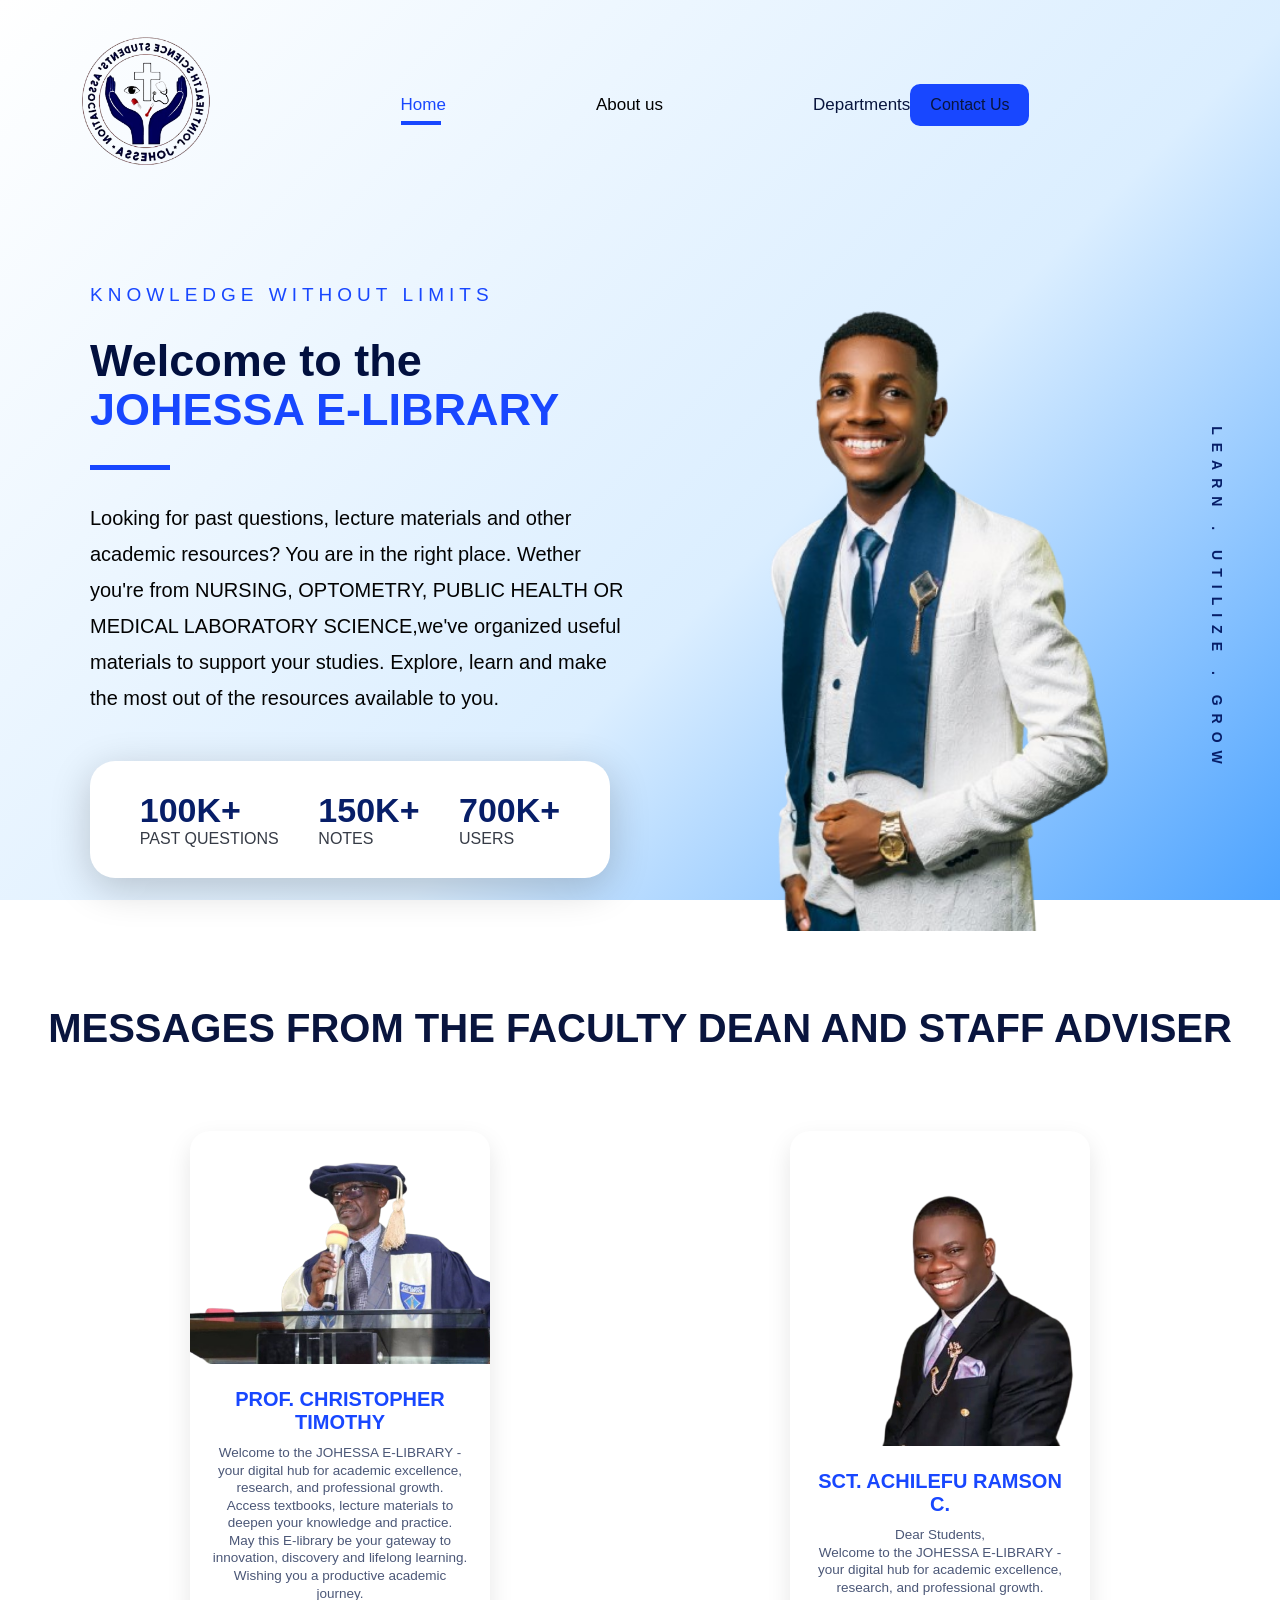
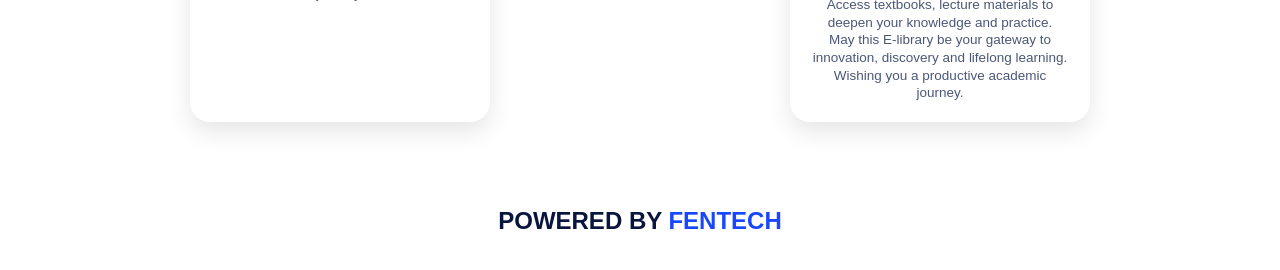
==== commit d74cb11a: "pdfs" ====
--- a/index.html
+++ b/index.html
@@ -93,49 +93,88 @@
                             </li>
 
                         </ul>
-            </div>
-            <div class="nav-right">
-                <li class="contact">
-                    <a href="#" class="contact-box">Contact Us</a>
-
-                    <ul class="contact-menu">
-
-                        <li class="contact-item">
-                            <a href="#">📞 Phone</a>
-
-                            <ul class="contact-submenu">
-                                <li><a href="tel:09037460207">09037460207</a></li>
-                            </ul>
-                        </li>
-
-                        <li class="contact-item">
-                            <a href="#">✉️ Email</a>
-
-                            <ul class="contact-submenu">
-                                <li>
-                                    <a href="mailto:absujohessa@gmail.com">
-                                        absujohessa@gmail.com
-                                    </a>
-                                </li>
-                            </ul>
-                        </li>
-
-                        <li class="contact-item">
-                            <a href="#">🎵 TikTok</a>
-
-                            <ul class="contact-submenu">
-                                <li>
-                                    <a href="https://www.tiktok.com/@johessa.info.hub?_r=1&_t=ZS-97MoIOwzLV6"
-                                        target="_blank">
-                                        @johessa.info.hub
-                                    </a>
-                                </li>
-                            </ul>
-                        </li>
-
-                    </ul>
+                    </li>
+
+                    <!-- MOBILE CONTACT -->
+                    <li class="mobile-contact">
+                        <a href="#">Contact Us</a>
+
+                        <ul class="mobile-contact-menu">
+
+                            <li class="contact-item">
+                                <a href="#">📞 Phone</a>
+                                <ul class="contact-submenu">
+                                    <li><a href="tel:09037460207">09037460207</a></li>
+                                </ul>
+                            </li>
+
+                            <li class="contact-item">
+                                <a href="#">✉️ Email</a>
+                                <ul class="contact-submenu">
+                                    <li>
+                                        <a href="mailto:absujohessa@gmail.com">
+                                            absujohessa@gmail.com
+                                        </a>
+                                    </li>
+                                </ul>
+                            </li>
+
+                            <li class="contact-item">
+                                <a href="#">🎵 TikTok</a>
+                                <ul class="contact-submenu">
+                                    <li>
+                                        <a href="https://www.tiktok.com/@johessa.info.hub?_r=1&_t=ZS-97MoIOwzLV6"
+                                            target="_blank">
+                                            @johessa.info.hub
+                                        </a>
+                                    </li>
+                                </ul>
+                            </li>
+
+                        </ul>
+                </ul>
                 </li>
-            </div>
+
+
+                <div class="nav-right">
+                    <li class="contact">
+                        <a href="#" class="contact-box">Contact Us</a>
+
+                        <ul class="contact-menu">
+
+                            <li class="contact-item">
+                                <a href="#">📞 Phone</a>
+
+                                <ul class="contact-submenu">
+                                    <li><a href="tel:09037460207">09037460207</a></li>
+                                </ul>
+                            </li>
+
+                            <li class="contact-item">
+                                <a href="#">✉️ Email</a>
+
+                                <ul class="contact-submenu">
+                                    <li>
+                                        <a href="mailto:absujohessa@gmail.com">
+                                            absujohessa@gmail.com
+                                        </a>
+                                    </li>
+                                </ul>
+                            </li>
+
+                            <li class="contact-item">
+                                <a href="#">🎵 TikTok</a>
+
+                                <ul class="contact-submenu">
+                                    <li>
+                                        <a href="https://www.tiktok.com/@johessa.info.hub?_r=1&_t=ZS-97MoIOwzLV6"
+                                            target="_blank">
+                                            @johessa.info.hub
+                                        </a>
+                                    </li>
+                                </ul>
+                            </li>
+                </div>
 
         </nav>
 
@@ -155,7 +194,7 @@
                 <p class="description">
                     Looking for past questions, lecture materials and other academic resources? You are in the right
                     place.
-                    Wether your from NURSING, OPTOMETRY, PUBLIC HEALTH OR MEDICAL LABORATORY SCIENCE,we've organized
+                    Wether you're from NURSING, OPTOMETRY, PUBLIC HEALTH OR MEDICAL LABORATORY SCIENCE,we've organized
                     useful
                     materials to support your studies.
                     Explore, learn and make the most out of the resources available to you.
--- a/JOHESSA.css
+++ b/JOHESSA.css
@@ -439,7 +439,7 @@
     font-size: 40px;
     color: #09153e;
     margin-bottom: 50px;
-    padding-top: 150px;
+    padding-top: 5px;
 }
 .lecturer-card{
    width: 300px;
@@ -478,7 +478,7 @@
 .powered-section{
     display: flex;
     justify-content: center;
-    margin: 70px 0;
+    margin: 20px 0;
 }
 .powered-box{
     padding: 15px 40px;
@@ -519,6 +519,9 @@
     border-radius: 10px;
     text-align: center;
     box-shadow: 0 10px 30px rgba(0,0,0,0.2);
+}
+.mobile-contact{
+    display: none;
 }
 
 /* ==========================
@@ -609,26 +612,13 @@
 .logo img{
     width: 95px;
 }
-
-/* CONTACT BUTTON */
 .nav-right{
+    position: relative;
     display: flex;
     align-items: center;
-    justify-content: center;
-
-    position: absolute;
-    left: 55%;
-    top: 45px;
-
-    transform: translateX(-50%);
-    z-index: 1000;
-}
-
+}
 .contact-box{
-    display: inline-block;
-    padding: 8px 15px;
-    font-size: 15px;
-    white-space: nowrap;
+    display: none;
 }
 
 /* HAMBURGER */
@@ -644,7 +634,9 @@
         display: flex;
         flex-direction: column;
         padding: 20px;
-        margin-top: 20px;
+        margin-top: 1px;
+         position: relative;
+    z-index: 1;
     }
 
     .left{
@@ -685,27 +677,13 @@
         line-height: 1.7;
         margin-top: 15px;
     }
-
-    
-    .contact{
-        width: auto;         
-    }
-
-    .contact-menu{
-        position: relative;   
-        width: 100%;
-        box-shadow: none;
-        border-radius: 0;
-        background: #f9f9f9;
-    }
-
-
    nav{
         padding: 15px 20px;
         position: relative;
     }
 
      .nav-links{
+        pointer-events: none;
     position: absolute;
     top: 110px;   
     right: 5px;
@@ -741,6 +719,7 @@
 }
     .nav-links.active{
          display: flex !important;
+          pointer-events: auto;
     }
     .nav-links .active::after{
     display: none;
@@ -754,39 +733,6 @@
     .nav-links li:last-child{
         border-bottom: none;
     }
-    .contact:hover .contact-menu{
-    opacity: 1;
-    visibility: visible;
-    transform: none;
-}
-.contact.active .contact-menu{
-    opacity: 1;
-    visibility: visible;
-    transform: translateY(0);
-    display: flex;
-}
-
-    .contact-menu li a{
-        font-size: 16px !important;
-        font-weight: 600;
-        padding: 18px 18px;
-        line-height: 1.5;
-    }
-    .contact-submenu{
-    position: relative;
-    left: 0;
-    top: 0;
-
-    width: 100%;
-    background: #eaf2ff;
-    box-shadow: none;
-
-    display: none;
-}
-
-.contact-item.active .contact-submenu{
-    display: flex;
-}
 
    .left,
 .right{
@@ -889,6 +835,91 @@
     padding: 12px 15px;
     font-size: 14px;
 }
+
+.mobile-contact{
+    display:block !important;
+    width:100%;
+    margin-top:0 !important;
+    padding-top:0 !important;
+}
+
+.mobile-contact > a{
+    display:block;
+    width:90%;
+
+   margin:2px auto 8px auto;
+
+    padding:12px 20px;
+
+    background:#1847ff;
+    color:white !important;
+
+    text-align:center;
+    font-size:17px;
+    font-weight:600;
+
+    border-radius:10px;
+    text-decoration:none;
+
+    transition:0.3s ease;
+}
+
+.mobile-contact > a:hover{
+    background:#0f35d6;
+}
+
+.mobile-contact-menu{
+    display:none;
+    width:100%;
+    margin:0;
+    padding:0;
+    background:#f9f9f9;
+}
+
+.mobile-contact.active .mobile-contact-menu{
+    display:block;
+}
+
+.mobile-contact-menu .contact-item{
+    padding:0;
+    border-bottom:none;
+}
+
+.mobile-contact-menu .contact-item > a{
+    display:block;
+    padding:12px 15px;
+    display:block;
+    padding:12px 15px;
+    transition:0.3s ease;
+}
+.mobile-contact-menu .contact-item > a:hover{
+    background:#1847ff;
+    color:white !important;
+    border-radius:8px;
+}
+.mobile-contact-menu .contact-submenu li a{
+    display:block;
+    padding:12px 15px;
+    transition:0.3s ease;
+}
+
+.mobile-contact-menu .contact-submenu li a:hover{
+    background:#dbe8ff;
+    color:#1847ff;
+    border-radius:8px;
+}
+
+.mobile-contact-menu .contact-submenu{
+    display:none;
+    width:100%;
+    margin:0;
+    padding:0;
+    background:#eaf2ff;
+}
+
+.mobile-contact-menu .contact-item.active .contact-submenu{
+    display:block;
+}
 }
 
 
